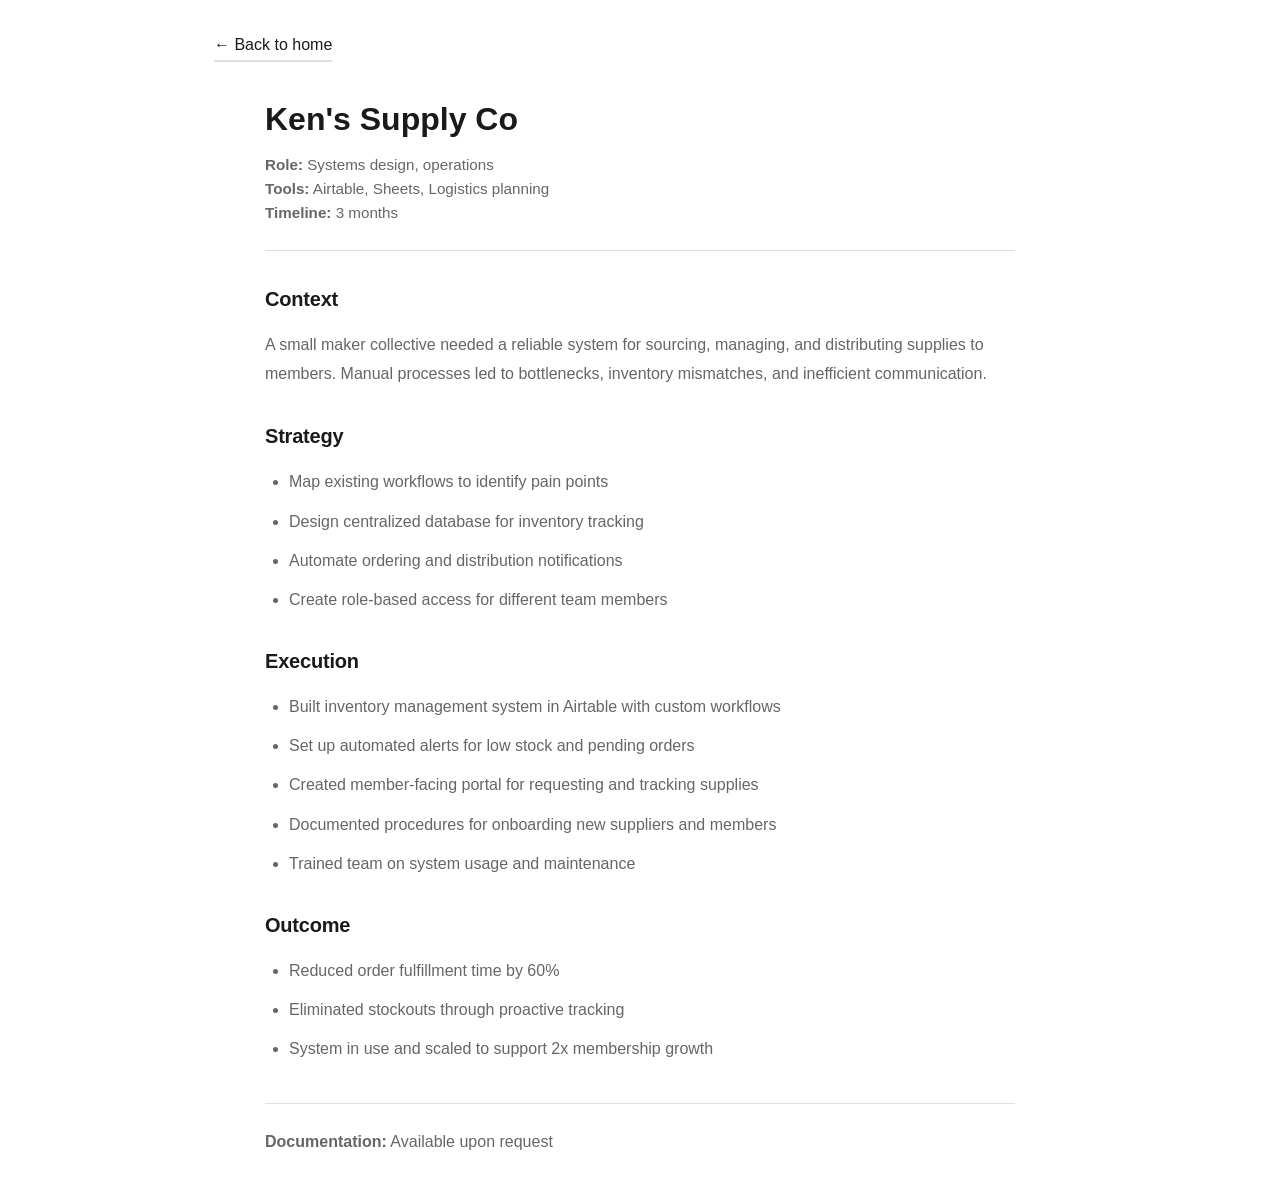
==== projects/kens-supply-co.html @ a9ebe17e "Add case study for Ken's Supply Co This file contains a case study for Ken's Supply Co, detailing th" ====
<!DOCTYPE html>
<html lang="en">
<head>
    <meta charset="UTF-8">
    <meta name="viewport" content="width=device-width, initial-scale=1.0">
    <meta name="description" content="Ken's Supply Co - Case study">
    <title>Ken's Supply Co – Kevin Scott</title>
    <link rel="stylesheet" href="../styles.css">
</head>
<body>
    <div class="container">
        <a href="../" class="back-link">← Back to home</a>

        <article class="case-study">
            <h1>Ken's Supply Co</h1>
            <div class="meta">
                <strong>Role:</strong> Systems design, operations<br>
                <strong>Tools:</strong> Airtable, Sheets, Logistics planning<br>
                <strong>Timeline:</strong> 3 months
            </div>

            <h2>Context</h2>
            <p>A small maker collective needed a reliable system for sourcing, managing, and distributing supplies to members. Manual processes led to bottlenecks, inventory mismatches, and inefficient communication.</p>

            <h2>Strategy</h2>
            <ul>
                <li>Map existing workflows to identify pain points</li>
                <li>Design centralized database for inventory tracking</li>
                <li>Automate ordering and distribution notifications</li>
                <li>Create role-based access for different team members</li>
            </ul>

            <h2>Execution</h2>
            <ul>
                <li>Built inventory management system in Airtable with custom workflows</li>
                <li>Set up automated alerts for low stock and pending orders</li>
                <li>Created member-facing portal for requesting and tracking supplies</li>
                <li>Documented procedures for onboarding new suppliers and members</li>
                <li>Trained team on system usage and maintenance</li>
            </ul>

            <h2>Outcome</h2>
            <ul>
                <li>Reduced order fulfillment time by 60%</li>
                <li>Eliminated stockouts through proactive tracking</li>
                <li>System in use and scaled to support 2x membership growth</li>
            </ul>

            <div class="case-study-links">
                <p><strong>Documentation:</strong> Available upon request</p>
            </div>
        </article>
    </div>
</body>
</html>
---- styles.css ----
/* System font stack for modern, clean appearance */
:root {
    --font-family: -apple-system, BlinkMacSystemFont, "Segoe UI", Roboto, "Helvetica Neue", Arial, sans-serif;
    --text-dark: #1a1a1a;
    --text-light: #666;
    --bg-white: #ffffff;
    --border-color: #e0e0e0;
    --shadow: 0 2px 8px rgba(0, 0, 0, 0.08);
}

* {
    margin: 0;
    padding: 0;
    box-sizing: border-box;
}

html {
    scroll-behavior: smooth;
}

body {
    font-family: var(--font-family);
    background-color: var(--bg-white);
    color: var(--text-dark);
    line-height: 1.6;
}

.container {
    max-width: 900px;
    margin: 0 auto;
    padding: 2rem 1.5rem;
}

/* Header */
header {
    margin-bottom: 3rem;
}

header h1 {
    font-size: 2.5rem;
    font-weight: 600;
    margin-bottom: 0.5rem;
    letter-spacing: -0.02em;
}

.tagline {
    font-size: 1.125rem;
    color: var(--text-light);
    max-width: 600px;
}

/* Sections */
section {
    margin-bottom: 3rem;
}

h2 {
    font-size: 1.5rem;
    font-weight: 600;
    margin-bottom: 1.5rem;
    letter-spacing: -0.01em;
}

/* About section */
.about p {
    font-size: 1rem;
    color: var(--text-light);
    line-height: 1.8;
    max-width: 700px;
}

/* Projects grid */
.projects-grid {
    display: grid;
    grid-template-columns: repeat(auto-fit, minmax(400px, 1fr));
    gap: 1.5rem;
}

.project-card {
    padding: 1.5rem;
    border: 1px solid var(--border-color);
    border-radius: 6px;
    background-color: var(--bg-white);
    box-shadow: var(--shadow);
    transition: box-shadow 0.2s ease;
}

.project-card:hover {
    box-shadow: 0 4px 12px rgba(0, 0, 0, 0.12);
}

.project-card h3 {
    font-size: 1.25rem;
    font-weight: 600;
    margin-bottom: 0.75rem;
}

.project-card p {
    font-size: 0.95rem;
    color: var(--text-light);
    margin-bottom: 1rem;
    line-height: 1.7;
}

.card-link {
    display: inline-block;
    color: var(--text-dark);
    text-decoration: none;
    font-weight: 500;
    font-size: 0.95rem;
    border-bottom: 2px solid var(--border-color);
    padding-bottom: 2px;
    transition: border-color 0.2s ease;
}

.card-link:hover {
    border-bottom-color: var(--text-dark);
}

/* Links section */
.links-list {
    list-style: none;
    display: flex;
    gap: 2rem;
    flex-wrap: wrap;
}

.links-list a {
    color: var(--text-dark);
    text-decoration: none;
    font-weight: 500;
    border-bottom: 2px solid var(--border-color);
    padding-bottom: 2px;
    transition: border-color 0.2s ease;
}

.links-list a:hover {
    border-bottom-color: var(--text-dark);
}

/* Footer */
footer {
    margin-top: 4rem;
    padding-top: 2rem;
    border-top: 1px solid var(--border-color);
    color: var(--text-light);
    font-size: 0.9rem;
}

/* Case study pages */
.case-study {
    max-width: 750px;
    margin: 0 auto;
}

.case-study h1 {
    font-size: 2rem;
    font-weight: 600;
    margin-bottom: 0.5rem;
}

.meta {
    font-size: 0.95rem;
    color: var(--text-light);
    margin-bottom: 2rem;
    padding-bottom: 1.5rem;
    border-bottom: 1px solid var(--border-color);
}

.case-study h2 {
    font-size: 1.25rem;
    margin-top: 2rem;
    margin-bottom: 1rem;
}

.case-study ul {
    margin-left: 1.5rem;
    margin-bottom: 1.5rem;
    color: var(--text-light);
}

.case-study li {
    margin-bottom: 0.75rem;
    line-height: 1.7;
}

.case-study p {
    color: var(--text-light);
    margin-bottom: 1rem;
    line-height: 1.8;
}

.case-study-links {
    margin-top: 2.5rem;
    padding-top: 1.5rem;
    border-top: 1px solid var(--border-color);
}

.case-study-links p {
    margin-bottom: 0.5rem;
}

.case-study-links a {
    color: var(--text-dark);
    text-decoration: none;
    font-weight: 500;
    border-bottom: 2px solid var(--border-color);
    padding-bottom: 2px;
    transition: border-color 0.2s ease;
}

.case-study-links a:hover {
    border-bottom-color: var(--text-dark);
}

.back-link {
    display: inline-block;
    margin-bottom: 2rem;
    color: var(--text-dark);
    text-decoration: none;
    font-weight: 500;
    border-bottom: 2px solid var(--border-color);
    padding-bottom: 2px;
    transition: border-color 0.2s ease;
}

.back-link:hover {
    border-bottom-color: var(--text-dark);
}

/* Mobile responsive */
@media (max-width: 768px) {
    header h1 {
        font-size: 2rem;
    }

    .tagline {
        font-size: 1rem;
    }

    .projects-grid {
        grid-template-columns: 1fr;
    }

    .links-list {
        gap: 1rem;
    }

    .case-study h1 {
        font-size: 1.5rem;
    }
}

@media (max-width: 480px) {
    .container {
        padding: 1.5rem 1rem;
    }

    header h1 {
        font-size: 1.75rem;
    }

    h2 {
        font-size: 1.25rem;
    }
}
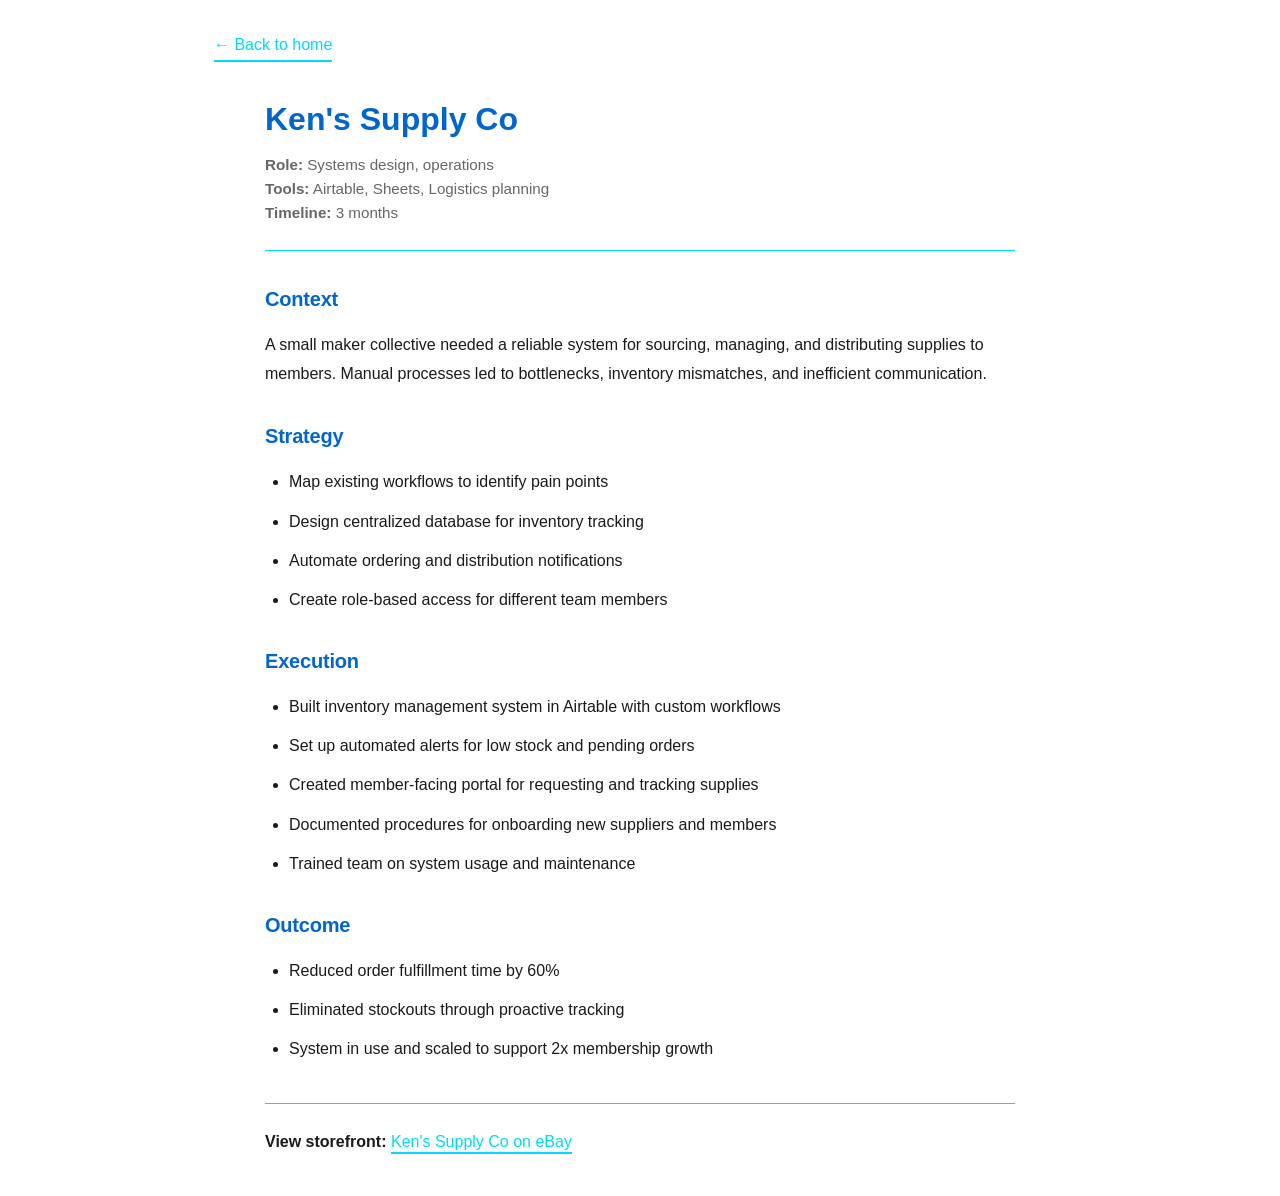
==== commit fa6795c4: "Update title and documentation link in HTML" ====
--- a/projects/kens-supply-co.html
+++ b/projects/kens-supply-co.html
@@ -1,11 +1,10 @@
-
 <!DOCTYPE html>
 <html lang="en">
 <head>
     <meta charset="UTF-8">
     <meta name="viewport" content="width=device-width, initial-scale=1.0">
     <meta name="description" content="Ken's Supply Co - Case study">
-    <title>Ken's Supply Co – Kevin Scott</title>
+    <title>Ken's Supply Co – Ken St. Lawrence</title>
     <link rel="stylesheet" href="../styles.css">
 </head>
 <body>
@@ -48,7 +47,7 @@
             </ul>
 
             <div class="case-study-links">
-                <p><strong>Documentation:</strong> Available upon request</p>
+                <p><strong>View storefront:</strong> <a href="https://www.ebay.com/usr/kens_supply_co" target="_blank">Ken's Supply Co on eBay</a></p>
             </div>
         </article>
     </div>
--- a/styles.css
+++ b/styles.css
@@ -1,11 +1,13 @@
 /* System font stack for modern, clean appearance */
 :root {
-    --font-family: -apple-system, BlinkMacSystemFont, "Segoe UI", Roboto, "Helvetica Neue", Arial, sans-serif;
+    --primary-blue: #0066CC;
+    --accent-cyan: #00D9FF;
     --text-dark: #1a1a1a;
     --text-light: #666;
     --bg-white: #ffffff;
     --border-color: #e0e0e0;
-    --shadow: 0 2px 8px rgba(0, 0, 0, 0.08);
+    --shadow: 0 4px 12px rgba(0, 102, 204, 0.15);
+    --font-family: -apple-system, BlinkMacSystemFont, "Segoe UI", Roboto, "Helvetica Neue", Arial, sans-serif;
 }
 
 * {
@@ -34,6 +36,8 @@
 /* Header */
 header {
     margin-bottom: 3rem;
+    padding-bottom: 2rem;
+    border-bottom: 1px solid var(--accent-cyan);
 }
 
 header h1 {
@@ -41,6 +45,7 @@
     font-weight: 600;
     margin-bottom: 0.5rem;
     letter-spacing: -0.02em;
+    color: var(--primary-blue);
 }
 
 .tagline {
@@ -52,6 +57,12 @@
 /* Sections */
 section {
     margin-bottom: 3rem;
+    padding-bottom: 2rem;
+    border-bottom: 1px solid var(--accent-cyan);
+}
+
+section:last-of-type {
+    border-bottom: none;
 }
 
 h2 {
@@ -59,12 +70,13 @@
     font-weight: 600;
     margin-bottom: 1.5rem;
     letter-spacing: -0.01em;
+    color: var(--primary-blue);
 }
 
 /* About section */
 .about p {
     font-size: 1rem;
-    color: var(--text-light);
+    color: var(--text-dark);
     line-height: 1.8;
     max-width: 700px;
 }
@@ -81,40 +93,43 @@
     border: 1px solid var(--border-color);
     border-radius: 6px;
     background-color: var(--bg-white);
-    box-shadow: var(--shadow);
-    transition: box-shadow 0.2s ease;
+    box-shadow: 0 8px 24px rgba(0, 102, 204, 0.12);
+    transition: all 0.2s ease;
 }
 
 .project-card:hover {
-    box-shadow: 0 4px 12px rgba(0, 0, 0, 0.12);
+    box-shadow: 0 12px 32px rgba(0, 102, 204, 0.18);
+    transform: translateY(-2px);
 }
 
 .project-card h3 {
     font-size: 1.25rem;
     font-weight: 600;
     margin-bottom: 0.75rem;
+    color: var(--primary-blue);
 }
 
 .project-card p {
     font-size: 0.95rem;
-    color: var(--text-light);
+    color: var(--text-dark);
     margin-bottom: 1rem;
     line-height: 1.7;
 }
 
 .card-link {
     display: inline-block;
-    color: var(--text-dark);
+    color: var(--accent-cyan);
     text-decoration: none;
     font-weight: 500;
     font-size: 0.95rem;
-    border-bottom: 2px solid var(--border-color);
-    padding-bottom: 2px;
-    transition: border-color 0.2s ease;
+    border-bottom: 2px solid var(--accent-cyan);
+    padding-bottom: 2px;
+    transition: all 0.2s ease;
 }
 
 .card-link:hover {
-    border-bottom-color: var(--text-dark);
+    color: var(--primary-blue);
+    border-bottom-color: var(--primary-blue);
 }
 
 /* Links section */
@@ -126,23 +141,22 @@
 }
 
 .links-list a {
-    color: var(--text-dark);
-    text-decoration: none;
-    font-weight: 500;
-    border-bottom: 2px solid var(--border-color);
-    padding-bottom: 2px;
-    transition: border-color 0.2s ease;
+    color: var(--accent-cyan);
+    text-decoration: none;
+    font-weight: 500;
+    border-bottom: 2px solid var(--accent-cyan);
+    padding-bottom: 2px;
+    transition: all 0.2s ease;
 }
 
 .links-list a:hover {
-    border-bottom-color: var(--text-dark);
+    color: var(--primary-blue);
+    border-bottom-color: var(--primary-blue);
 }
 
 /* Footer */
 footer {
-    margin-top: 4rem;
-    padding-top: 2rem;
-    border-top: 1px solid var(--border-color);
+    margin-top: 2rem;
     color: var(--text-light);
     font-size: 0.9rem;
 }
@@ -157,6 +171,7 @@
     font-size: 2rem;
     font-weight: 600;
     margin-bottom: 0.5rem;
+    color: var(--primary-blue);
 }
 
 .meta {
@@ -164,19 +179,20 @@
     color: var(--text-light);
     margin-bottom: 2rem;
     padding-bottom: 1.5rem;
-    border-bottom: 1px solid var(--border-color);
+    border-bottom: 1px solid var(--accent-cyan);
 }
 
 .case-study h2 {
     font-size: 1.25rem;
     margin-top: 2rem;
     margin-bottom: 1rem;
+    color: var(--primary-blue);
 }
 
 .case-study ul {
     margin-left: 1.5rem;
     margin-bottom: 1.5rem;
-    color: var(--text-light);
+    color: var(--text-dark);
 }
 
 .case-study li {
@@ -185,7 +201,7 @@
 }
 
 .case-study p {
-    color: var(--text-light);
+    color: var(--text-dark);
     margin-bottom: 1rem;
     line-height: 1.8;
 }
@@ -193,7 +209,7 @@
 .case-study-links {
     margin-top: 2.5rem;
     padding-top: 1.5rem;
-    border-top: 1px solid var(--border-color);
+    border-top: 1px solid var(--accent-cyan);
 }
 
 .case-study-links p {
@@ -201,31 +217,33 @@
 }
 
 .case-study-links a {
-    color: var(--text-dark);
-    text-decoration: none;
-    font-weight: 500;
-    border-bottom: 2px solid var(--border-color);
-    padding-bottom: 2px;
-    transition: border-color 0.2s ease;
+    color: var(--accent-cyan);
+    text-decoration: none;
+    font-weight: 500;
+    border-bottom: 2px solid var(--accent-cyan);
+    padding-bottom: 2px;
+    transition: all 0.2s ease;
 }
 
 .case-study-links a:hover {
-    border-bottom-color: var(--text-dark);
+    color: var(--primary-blue);
+    border-bottom-color: var(--primary-blue);
 }
 
 .back-link {
     display: inline-block;
     margin-bottom: 2rem;
-    color: var(--text-dark);
-    text-decoration: none;
-    font-weight: 500;
-    border-bottom: 2px solid var(--border-color);
-    padding-bottom: 2px;
-    transition: border-color 0.2s ease;
+    color: var(--accent-cyan);
+    text-decoration: none;
+    font-weight: 500;
+    border-bottom: 2px solid var(--accent-cyan);
+    padding-bottom: 2px;
+    transition: all 0.2s ease;
 }
 
 .back-link:hover {
-    border-bottom-color: var(--text-dark);
+    color: var(--primary-blue);
+    border-bottom-color: var(--primary-blue);
 }
 
 /* Mobile responsive */
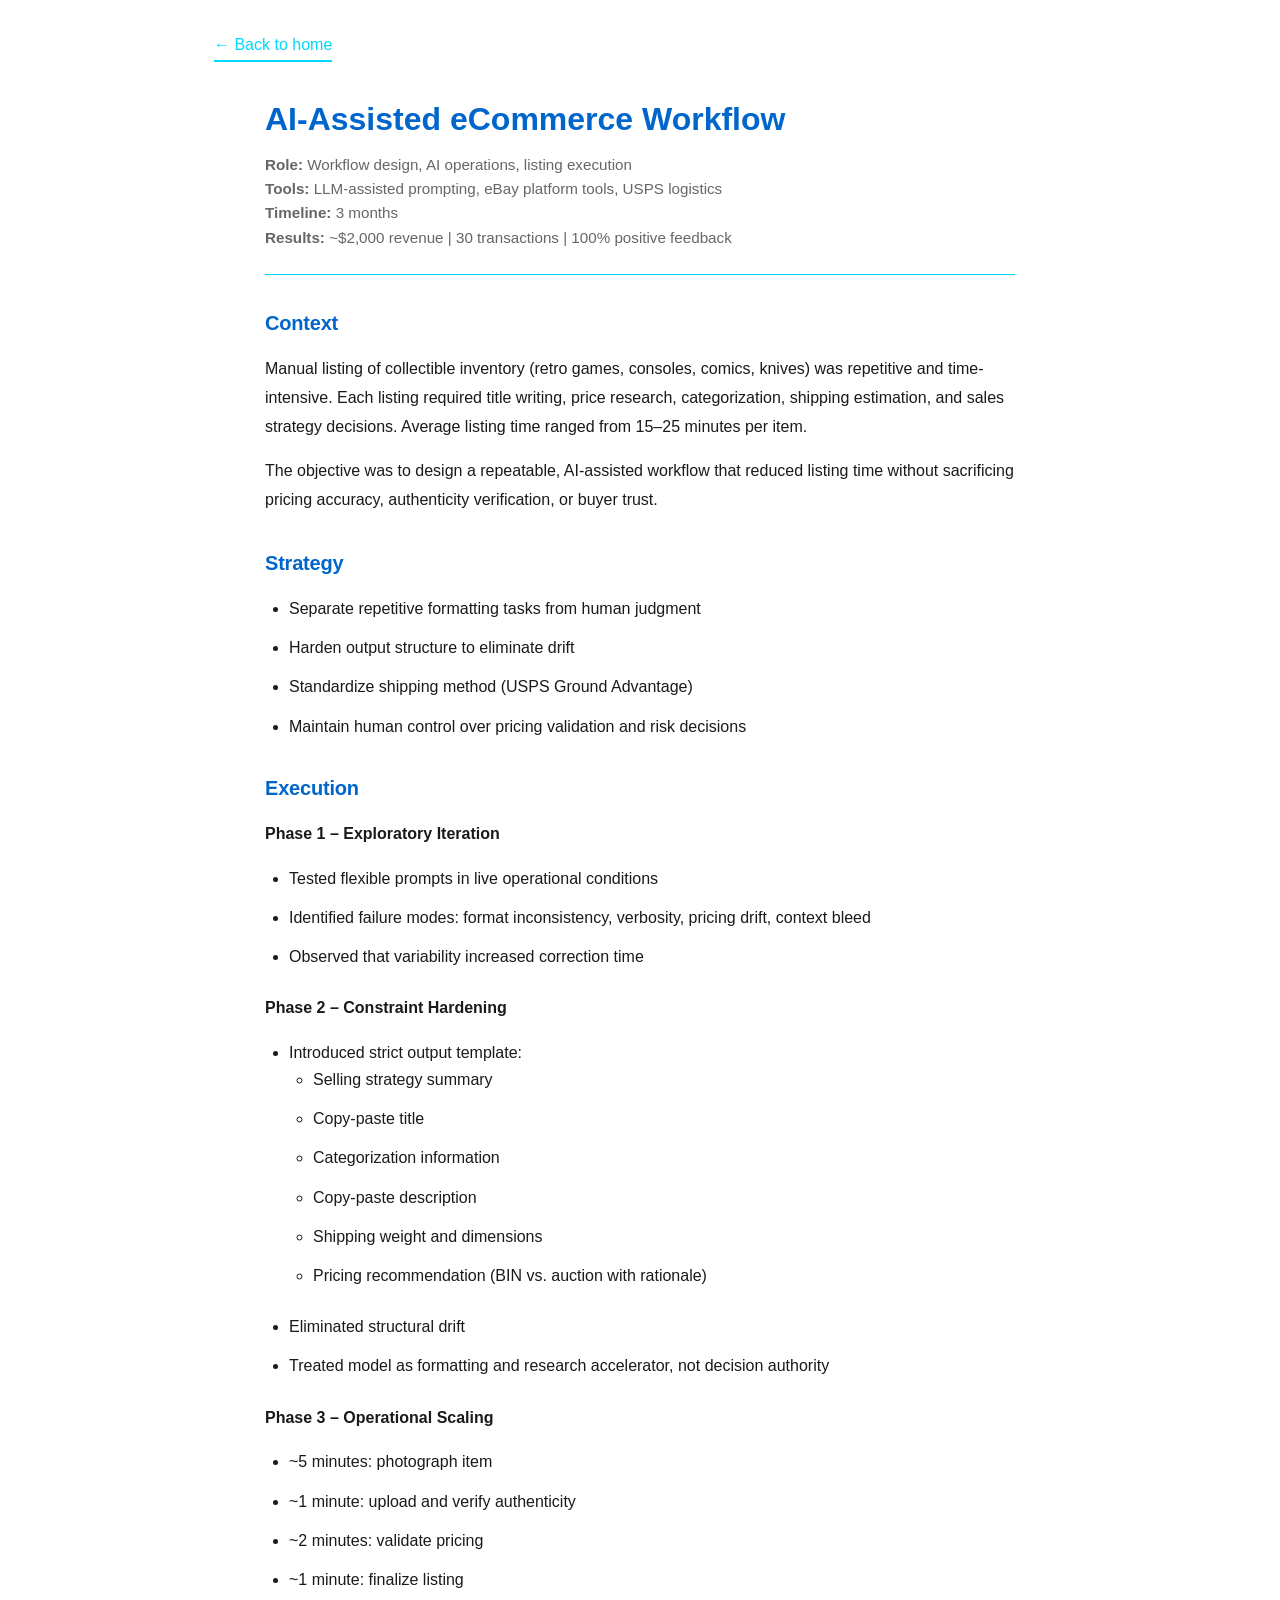
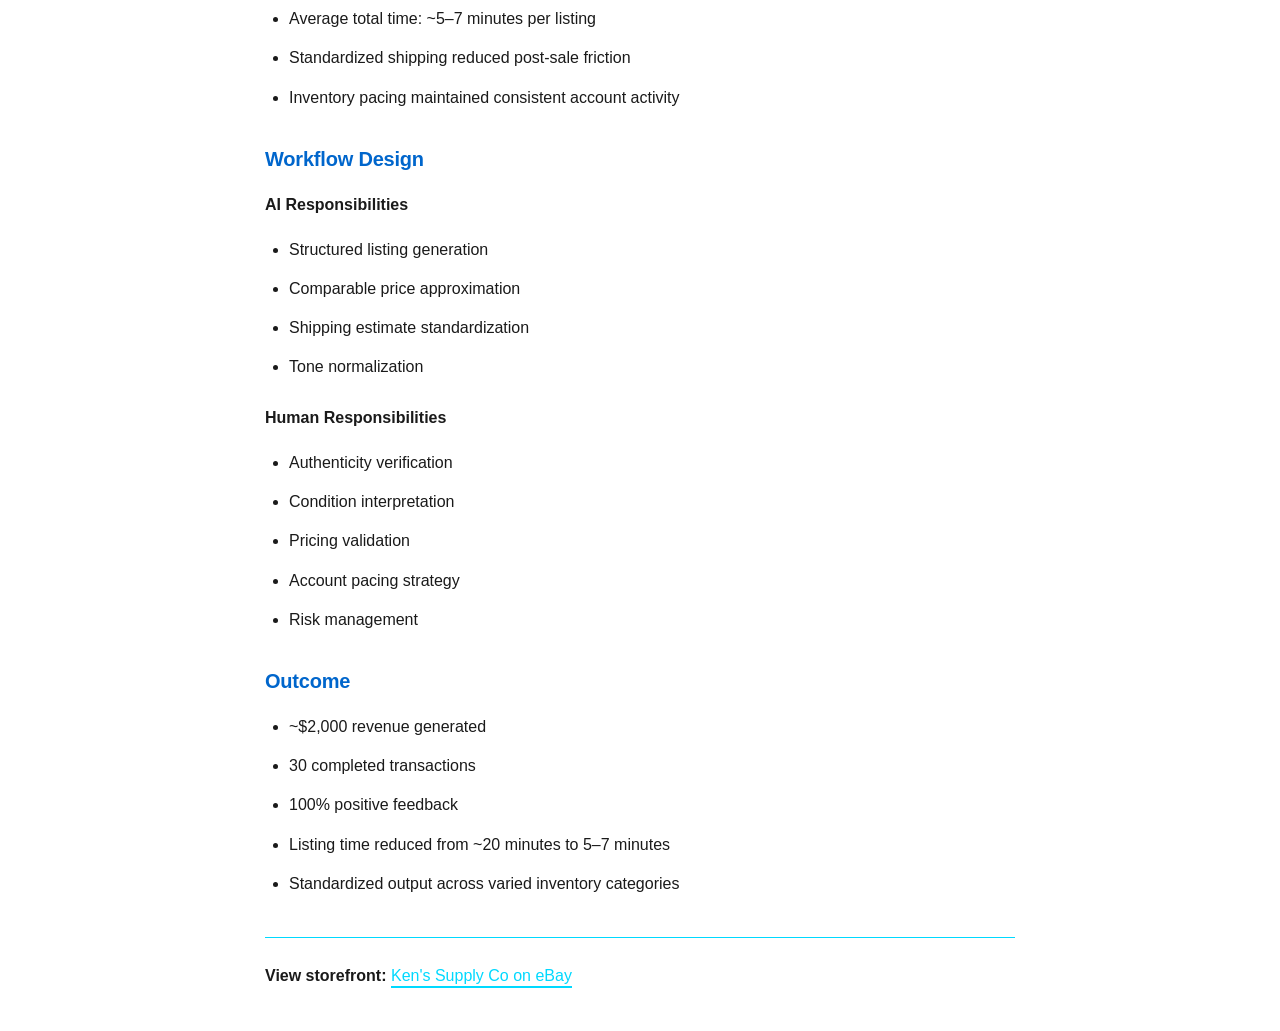
==== commit 7e1c2da6: "Revise case study for AI-Assisted eCommerce Workflow Updated the case study to reflect AI-assisted e" ====
--- a/projects/kens-supply-co.html
+++ b/projects/kens-supply-co.html
@@ -3,8 +3,8 @@
 <head>
     <meta charset="UTF-8">
     <meta name="viewport" content="width=device-width, initial-scale=1.0">
-    <meta name="description" content="Ken's Supply Co - Case study">
-    <title>Ken's Supply Co – Ken St. Lawrence</title>
+    <meta name="description" content="AI-Assisted eCommerce Workflow - Case study">
+    <title>AI-Assisted eCommerce Workflow – Ken St. Lawrence</title>
     <link rel="stylesheet" href="../styles.css">
 </head>
 <body>
@@ -12,42 +12,97 @@
         <a href="../" class="back-link">← Back to home</a>
 
         <article class="case-study">
-            <h1>Ken's Supply Co</h1>
+            <h1>AI-Assisted eCommerce Workflow</h1>
             <div class="meta">
-                <strong>Role:</strong> Systems design, operations<br>
-                <strong>Tools:</strong> Airtable, Sheets, Logistics planning<br>
-                <strong>Timeline:</strong> 3 months
+                <strong>Role:</strong> Workflow design, AI operations, listing execution<br>
+                <strong>Tools:</strong> LLM-assisted prompting, eBay platform tools, USPS logistics<br>
+                <strong>Timeline:</strong> 3 months<br>
+                <strong>Results:</strong> ~$2,000 revenue | 30 transactions | 100% positive feedback
             </div>
 
             <h2>Context</h2>
-            <p>A small maker collective needed a reliable system for sourcing, managing, and distributing supplies to members. Manual processes led to bottlenecks, inventory mismatches, and inefficient communication.</p>
+            <p>Manual listing of collectible inventory (retro games, consoles, comics, knives) was repetitive and time-intensive. Each listing required title writing, price research, categorization, shipping estimation, and sales strategy decisions. Average listing time ranged from 15–25 minutes per item.</p>
+
+            <p>The objective was to design a repeatable, AI-assisted workflow that reduced listing time without sacrificing pricing accuracy, authenticity verification, or buyer trust.</p>
 
             <h2>Strategy</h2>
             <ul>
-                <li>Map existing workflows to identify pain points</li>
-                <li>Design centralized database for inventory tracking</li>
-                <li>Automate ordering and distribution notifications</li>
-                <li>Create role-based access for different team members</li>
+                <li>Separate repetitive formatting tasks from human judgment</li>
+                <li>Harden output structure to eliminate drift</li>
+                <li>Standardize shipping method (USPS Ground Advantage)</li>
+                <li>Maintain human control over pricing validation and risk decisions</li>
             </ul>
 
             <h2>Execution</h2>
+
+            <p><strong>Phase 1 – Exploratory Iteration</strong></p>
             <ul>
-                <li>Built inventory management system in Airtable with custom workflows</li>
-                <li>Set up automated alerts for low stock and pending orders</li>
-                <li>Created member-facing portal for requesting and tracking supplies</li>
-                <li>Documented procedures for onboarding new suppliers and members</li>
-                <li>Trained team on system usage and maintenance</li>
+                <li>Tested flexible prompts in live operational conditions</li>
+                <li>Identified failure modes: format inconsistency, verbosity, pricing drift, context bleed</li>
+                <li>Observed that variability increased correction time</li>
+            </ul>
+
+            <p><strong>Phase 2 – Constraint Hardening</strong></p>
+            <ul>
+                <li>Introduced strict output template:
+                    <ul>
+                        <li>Selling strategy summary</li>
+                        <li>Copy-paste title</li>
+                        <li>Categorization information</li>
+                        <li>Copy-paste description</li>
+                        <li>Shipping weight and dimensions</li>
+                        <li>Pricing recommendation (BIN vs. auction with rationale)</li>
+                    </ul>
+                </li>
+                <li>Eliminated structural drift</li>
+                <li>Treated model as formatting and research accelerator, not decision authority</li>
+            </ul>
+
+            <p><strong>Phase 3 – Operational Scaling</strong></p>
+            <ul>
+                <li>~5 minutes: photograph item</li>
+                <li>~1 minute: upload and verify authenticity</li>
+                <li>~2 minutes: validate pricing</li>
+                <li>~1 minute: finalize listing</li>
+                <li>Average total time: ~5–7 minutes per listing</li>
+                <li>Standardized shipping reduced post-sale friction</li>
+                <li>Inventory pacing maintained consistent account activity</li>
+            </ul>
+
+            <h2>Workflow Design</h2>
+
+            <p><strong>AI Responsibilities</strong></p>
+            <ul>
+                <li>Structured listing generation</li>
+                <li>Comparable price approximation</li>
+                <li>Shipping estimate standardization</li>
+                <li>Tone normalization</li>
+            </ul>
+
+            <p><strong>Human Responsibilities</strong></p>
+            <ul>
+                <li>Authenticity verification</li>
+                <li>Condition interpretation</li>
+                <li>Pricing validation</li>
+                <li>Account pacing strategy</li>
+                <li>Risk management</li>
             </ul>
 
             <h2>Outcome</h2>
             <ul>
-                <li>Reduced order fulfillment time by 60%</li>
-                <li>Eliminated stockouts through proactive tracking</li>
-                <li>System in use and scaled to support 2x membership growth</li>
+                <li>~$2,000 revenue generated</li>
+                <li>30 completed transactions</li>
+                <li>100% positive feedback</li>
+                <li>Listing time reduced from ~20 minutes to 5–7 minutes</li>
+                <li>Standardized output across varied inventory categories</li>
             </ul>
 
             <div class="case-study-links">
-                <p><strong>View storefront:</strong> <a href="https://www.ebay.com/usr/kens_supply_co" target="_blank">Ken's Supply Co on eBay</a></p>
+                <p><strong>View storefront:</strong> 
+                    <a href="https://www.ebay.com/usr/kens_supply_co" target="_blank">
+                        Ken's Supply Co on eBay
+                    </a>
+                </p>
             </div>
         </article>
     </div>
